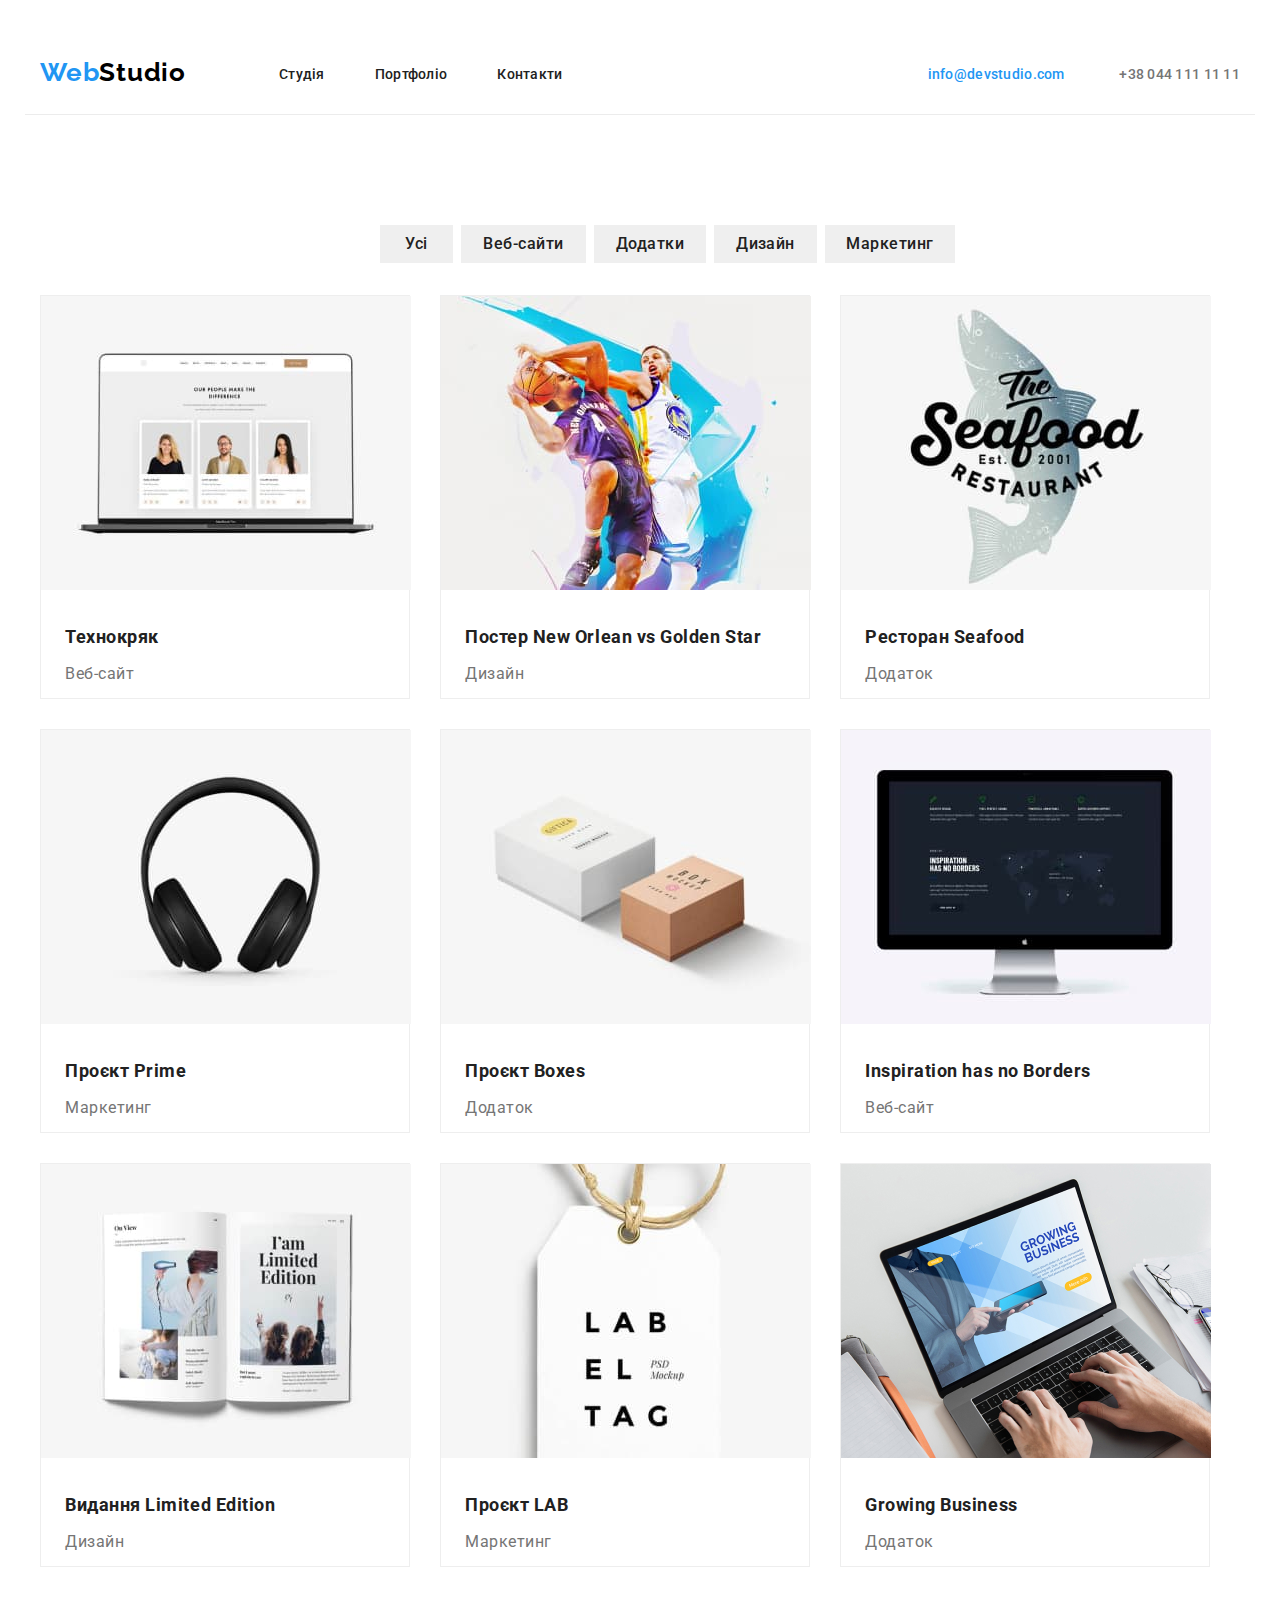
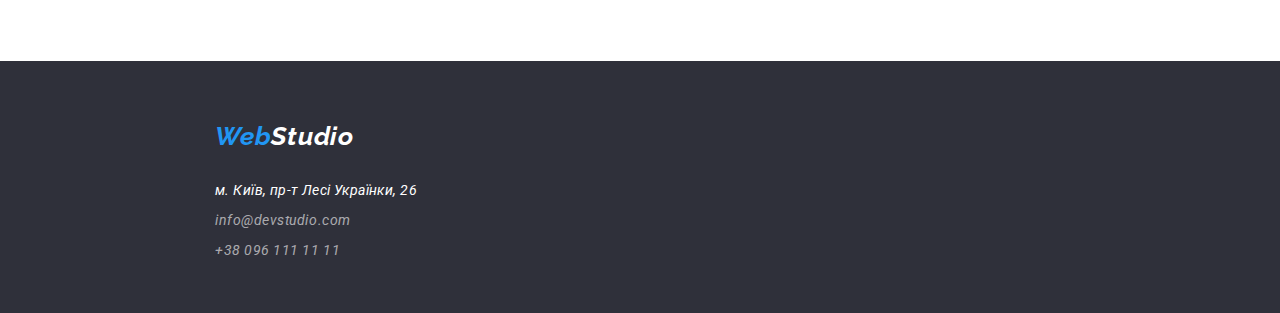
==== portfolio.html @ 6923bfd0 "home work3" ====
<!DOCTYPE html>

<html lang="uk">
  <head>
    <meta charset="UTF-8" />
    <meta http-equiv="X-UA-Compatible" content="IE=edge" />
    <meta name="viewport" content="width=device-width, initial-scale=1.0" />
    <link rel="preconnect" href="https://fonts.googleapis.com" />
    <link rel="preconnect" href="https://fonts.gstatic.com" crossorigin />
    <title>Портфоліо</title>
    <link
      href="https://fonts.googleapis.com/css2?family=Raleway:wght@700&family=Roboto:wght@400;500;700;900&display=swap"
      rel="stylesheet"
    />
    <link
      rel="stylesheet"
      href="https://cdnjs.cloudflare.com/ajax/libs/modern-normalize/1.1.0/modern-normalize.css"
    />
    <link rel="stylesheet" href="./css/styles.css" />
  </head>

  <body class="page-body">
    <!--HEDER-->
    <header class="page-header">
      <div class="container">
        <a href="/" class="logotip">
          <span class="logo-web">Web</span
          ><span class="logo-studio">Studio</span>
        </a>
        <nav>
          <ul class="header-list list">
            <li class="item">
              <a href="./index.html" class="header-link link">Студія</a>
            </li>

            <li class="item">
              <a href="./portfolio.html" class="header-link link">Портфоліо</a>
            </li>

            <li class="item">
              <a href="#" class="header-link link">Контакти</a>
            </li>
          </ul>
        </nav>
        <div class="header-contacts">
          <a href="mailto:info@devstudio.com" class="mail header-link link"
            >info@devstudio.com</a
          >
          <a href="tel:+380441111111" class="tel header-link link"
            >+38 044 111 11 11</a
          >
        </div>
      </div>
    </header>

    <!--вміст сторінки-->

    <main>
      <!--кнопки-->
      <section class="btn">
        <div class="container">
          <ul class="button-portfolio">
            <li><button class="button-oll" type="button">Усі</button></li>

            <li><button class="button-web" type="button">Веб-сайти</button></li>

            <li>
              <button class="button-addition" type="button">Додатки</button>
            </li>

            <li><button class="button-design" type="button">Дизайн</button></li>

            <li>
              <button class="button-marceting" type="button">Маркетинг</button>
            </li>
          </ul>

          <!--опис робіт портфоліо-->

          <section class="pro">
            <ul class="projekt-cards">
              <li class="projekt-page">
                <img
                  class="picture"
                  src="./images/project1.jpg"
                  alt="picture website"
                  width="370"
                />

                <h3 class="projekt">Технокряк</h3>

                <p class="project-description">Веб-сайт</p>
              </li>

              <li class="projekt-page">
                <img
                  class="picture"
                  src="./images/project2.jpg"
                  alt="picture design"
                  width="370"
                />

                <h3 class="projekt">Постер New Orlean vs Golden Star</h3>

                <p class="project-description">Дизайн</p>
              </li>

              <li class="projekt-page">
                <img
                  class="picture"
                  src="./images/project3.jpg"
                  alt="picture restorant Seafood"
                  width="370"
                />

                <h3 class="projekt">Ресторан Seafood</h3>

                <p class="project-description">Додаток</p>
              </li>

              <li class="projekt-page">
                <img
                  class="picture"
                  src="./images/project4.jpg"
                  alt="picture project Prime"
                  width="370"
                />

                <h3 class="projekt">Проєкт Prime</h3>

                <p class="project-description">Маркетинг</p>
              </li>

              <li class="projekt-page">
                <img
                  class="picture"
                  src="./images/project5.jpg"
                  alt="picture project Boxes"
                  width="370"
                />

                <h3 class="projekt">Проєкт Boxes</h3>

                <p class="project-description">Додаток</p>
              </li>

              <li class="projekt-page">
                <img
                  class="picture"
                  src="./images/project6.jpg"
                  alt="picture website"
                  width="370"
                />

                <h3 class="projekt">Inspiration has no Borders</h3>

                <p class="project-description">Веб-сайт</p>
              </li>

              <li class="projekt-page">
                <img
                  class="picture"
                  src="./images/project7.jpg"
                  alt="picture edition design"
                  width="370"
                />

                <h3 class="projekt">Видання Limited Edition</h3>

                <p class="project-description">Дизайн</p>
              </li>

              <li class="projekt-page">
                <img
                  class="picture"
                  src="./images/project8.jpg"
                  alt="picture project LAB"
                  width="370"
                />

                <h3 class="projekt">Проєкт LAB</h3>

                <p class="project-description">Маркетинг</p>
              </li>

              <li class="projekt-page">
                <img
                  class="picture"
                  src="./images/project9.jpg"
                  alt="picture Growing Business"
                  width="370"
                />

                <h3 class="projekt">Growing Business</h3>

                <p class="project-description">Додаток</p>
              </li>
            </ul>
          </section>
        </div>
      </section>
    </main>

    <!--Footer-->
    <footer>
      <div class="container footer">
        <address>
          <ul class="list">
            <li class="logotip-second">
              <span class="logo-web-second">Web</span
              ><span class="logo-studio-second">Studio</span>
            </li>

            <li>
              <a
                class="maps"
                href="https://goo.gl/maps/9NoriihRHonXsbu39"
                target="_blank"
                rel="noopener noreferrer nofolow"
                >м. Київ, пр-т Лесі Українки, 26</a
              >
            </li>

            <li>
              <a href="mailto:info@devstudio.com" class="contact-link"
                >info@devstudio.com</a
              >
            </li>

            <li>
              <a href="tel:+380961111111" class="contact-link"
                >+38 096 111 11 11</a
              >
            </li>
          </ul>
        </address>
      </div>
    </footer>
  </body>
</html>
---- css/styles.css ----
:root {
  --primary-text-color: rgba(0, 0, 0, 0.8); /* вторинний колір тексту;*/
  --title-text-color: #212121; /* колір основного тексту #212121 */
  --accent-color: #2196f3; /* акцент #18A0FB */
  --pimary-white-color: #ffffff;
}

body {
  background-color: var(--primary-white-color);
  color: var(--primary-text-color);
  font-family: Roboto, sans-serif;
  letter-spacing: 0.03em;
  font-size: 18px;
  line-height: 1.67;
}

h1,
h2,
p {
  margin: 0;
}

.container {
  width: 1230px;
  margin-left: auto;
  margin-right: auto;
  padding: 0 15px;
}

.header-list {
  display: flex; /***ставить елемент ul в один рядок***/
}

/* знімає крапки */
.list {
  list-style: none;
  padding-left: 0;
  margin: 0;
}
/* робить усім li в класі лівий відступ крім першого */
.header-list .item:not(:first-child) {
  margin-left: 50px;
}
/* розтягує текст рядком */
.page-header {
  padding: 32px 0 0;
  background: #ffffff;
}

.page-header .container {
  display: flex; /* розтягує ,блоковий елемент рядком */
  align-items: center; /*вирівнює по центру*/
  border-bottom: 1px solid #ececec;
}

/***задає стиль логотипу***/
.logo {
  position: absolute;
}
.logotip {
  margin-bottom: 24px;
  margin-top: 25px;
  margin-right: 93px;
  text-decoration: none;
}

.logotip:hover {
  text-decoration: underline #2196f3;
}
.logotip:focus {
  outline: 2px solid #2196f3;
}

.logo-web {
  font-family: "Raleway";
  font-weight: 700;
  font-size: 26px;
  line-height: 1.2;
  letter-spacing: 0.03em;
  color: #2196f3;
}

.logo-studio {
  font-family: "Raleway";
  font-weight: 700;
  font-size: 26px;
  line-height: 1.2;
  letter-spacing: 0.03em;
  color: #000000;
}

/***задає стилі студія,портфоліо,контакти***/
.header-link {
  font-weight: 500;
  font-size: 14px;
  line-height: 1.1;
  letter-spacing: 0.02em;
  color: #212121;
  margin-right: 50;
  margin-top: 32;
}

.header-link:hover,
.header-link:focus {
  color: var(--accent-color);
}

.link {
  text-decoration: none;
}

/***задає стилі номеру телефону***/
.header-contacts {
  margin-left: auto;
}

.tel {
  color: #757575;
  margin-left: 50px;
}

.mail {
  color: #2196f3;
}

/* задає фон під заголовок і кнопку */
.ordering {
  width: 1600px;
  height: 600px;
  left: 0px;
  top: 80px;
  background-color: #2f303a;
}

/* Ефективні рішення для вашого бізнесу */
.tittle {
  font-weight: 900;
  font-size: 44px;
  line-height: 1.4;
  letter-spacing: 0.06em;
  color: #ffffff;
  text-align: center;
  padding: 200px 452px 30px 452px;
}
/* Замовити послугу*****кнопка******* */
.buton {
  font-weight: 700;
  font-size: 16px;
  line-height: 1.9;
  letter-spacing: 0.06em;
  color: #ffffff;
  display: flex;
  cursor: pointer;
  padding: 10px 32px;
  background: #2196f3;
  box-shadow: 0px 4px 4px rgba(0, 0, 0, 0.15);
  border-radius: 4px;
  margin-left: 692px;
}

/*особливості команди*/

.description-list {
  display: flex; /***ставить елемент ul в один рядок***/
}

.description {
  font-weight: 700;
  font-size: 14px;
  line-height: 1.1;
  letter-spacing: 0.03em;
  text-transform: uppercase;
  color: #212121;
  margin: 0px 30px 10px 0px;
  padding-top: 94px;
}
.description-text {
  font-weight: 400;
  font-size: 14px;
  line-height: 1.7;
  color: #757575;
}

.description-list .item:not(:first-child) {
  margin-left: 30px;
}

/****************ABOUT**************/
.about {
  width: 1170px 0 px;
}

.work {
  font-weight: 700;
  font-size: 36px;
  line-height: 1.2;
  letter-spacing: 0.03em;
  color: #212121;
  text-align: center;
  margin: 0px;
  padding-top: 94px;
  padding-bottom: 50px;
}

.gallery-images {
  width: 1170px;
  display: flex;
  flex-basis: calc((100% - 370px) / 3);
  padding-bottom: 94px;
}

.work-img {
  width: 370px;
  height: 294px;
  left: 215px;
  top: 1058px;
  margin-right: 30px;
}

/******team********/

.team {
  background: #f5f4fa;
}

.our-team {
  font-weight: 700;
  font-size: 36px;
  line-height: 1.2;
  letter-spacing: 0.03em;
  text-align: center;
  color: #212121;
  margin-top: 0px;
  margin-bottom: 50px;
  padding-top: 94px;
}

.gallery-team {
  display: flex;
  padding-bottom: 94px;
}
.team-cards {
  flex-basis: calc((100% - 270px) / 4);
  margin-right: 30px;
}

.team-people {
  font-weight: 500;
  font-size: 16px;
  line-height: 1.2;
  text-align: center;
  letter-spacing: 0.03em;
  color: #212121;
  margin-top: 30px;
  margin-bottom: 10px;
}
.team-career {
  font-weight: 400;
  font-size: 16px;
  line-height: 1.2;
  text-align: center;
  letter-spacing: 0.03em;
  color: #757575;
}

.team-cards {
  width: 270px;
  height: 368px;
  left: 215px;
  top: 1632px;
  background: #ffffff;
  box-shadow: 0px 1px 3px rgba(0, 0, 0, 0.12), 0px 1px 1px rgba(0, 0, 0, 0.14),
    0px 2px 1px rgba(0, 0, 0, 0.2);
  border-radius: 0px 0px 4px 4px;
  padding-bottom: 94px;
}

/***********footer****************/
.footer {
  width: 1600px;
  height: 252px;
  left: 0px;
  top: 2094px;
  padding: 0;
  background: #2f303a;
}

.maps {
  font-weight: 400;
  font-size: 14px;
  line-height: 1.7;
  letter-spacing: 0.03em;
  color: #ffffff;
  margin: 111px 1154px 9px 215px;
  text-decoration: none;
}
.contact-link {
  font-weight: 400;
  font-size: 14px;
  line-height: 1.7;
  color: rgba(255, 255, 255, 0.6);
  margin: 141px 1154px 9px 215px;
  text-decoration: none;
}
.maps:hover {
  color: #2196f3;
  text-decoration: underline;
}
.contact-link:hover {
  color: #2196f3;
  text-decoration: underline;
}
.maps:focus {
  outline: 2px solid #2196f3;
}
.contact-link:focus {
  outline: 2px solid #2196f3;
}

.logotip-second {
  text-decoration: none;
  padding: 60px 1240px 20px 215px;
}
.logotip-second:hover {
  text-decoration: underline #2196f3;
}
.logotip-second:focus {
  outline: 2px solid #2196f3;
}
.logo-web-second {
  font-family: "Raleway";
  font-weight: 700;
  font-size: 26px;
  line-height: 1.2;
  letter-spacing: 0.03em;
  color: #2196f3;
}
.logo-studio-second {
  font-family: "Raleway";
  font-weight: 700;
  font-size: 26px;
  line-height: 1.2;
  letter-spacing: 0.03em;
  color: #ffffff;
}

/*******************************porfolio************************************/
.btn {
  padding-top: 94px;
  padding-bottom: 94px;
}

.button-portfolio {
  width: 575px;
  height: 54px;
  left: 512px;
  top: 174px;
  display: flex;

  font-weight: 500;
  list-style-type: none;
  font-size: 16px;
  line-height: 1.6;
  text-align: center;
  color: #212121;
}

.button-oll {
  width: 73px;
  height: 38px;
  left: 515px;
  top: 208px;
  outline: none;
  border: none;
  cursor: pointer;
  font-weight: 500;
  font-size: 16px;
  line-height: 1.6;
  text-align: center;
  letter-spacing: 0.03em;
  color: #212121;
  padding: 6px 25px;
  margin: 0px 8px 50px 300px;
}

.button-oll:hover {
  outline: none;
  border: none;
  background: #2196f3;
  text-align: center;
  letter-spacing: 0.03em;
  color: #ffffff;
}
.button-oll:focus {
  outline: none;
  border: none;
  filter: drop-shadow(0px 4px 4px rgba(0, 0, 0, 0.25));
}

.button-web {
  width: 125px;
  height: 38px;
  left: 596px;
  top: 208px;
  outline: none;
  border: none;
  cursor: pointer;
  font-weight: 500;
  font-size: 16px;
  line-height: 1.6;
  text-align: center;
  letter-spacing: 0.03em;
  color: #212121;
  margin: 0px 8px 50px 0px;
}
.button-web:hover {
  outline: none;
  border: none;
  background: #2196f3;
  text-align: center;
  letter-spacing: 0.03em;
  color: #ffffff;
}
.button-web:focus {
  outline: none;
  border: none;
  filter: drop-shadow(0px 4px 4px rgba(0, 0, 0, 0.25));
}

.button-addition {
  width: 112px;
  height: 38px;
  left: 729px;
  top: 208px;
  outline: none;
  border: none;
  cursor: pointer;
  font-weight: 500;
  font-size: 16px;
  line-height: 1.6;
  text-align: center;
  letter-spacing: 0.03em;
  color: #212121;
  margin: 0px 8px 50px 0px;
}
.button-addition:hover {
  outline: none;
  border: none;
  background: #2196f3;
  text-align: center;
  letter-spacing: 0.03em;
  color: #ffffff;
}
.button-addition:focus {
  outline: none;
  border: none;
  filter: drop-shadow(0px 4px 4px rgba(0, 0, 0, 0.25));
}

.button-design {
  width: 103px;
  height: 38px;
  left: 849px;
  top: 208px;
  outline: none;
  border: none;
  cursor: pointer;
  font-weight: 500;
  font-size: 16px;
  line-height: 1.6;
  text-align: center;
  letter-spacing: 0.03em;
  color: #212121;
  margin: 0px 8px 50px 0px;
}
.button-design:hover {
  outline: none;
  border: none;
  background: #2196f3;
  text-align: center;
  letter-spacing: 0.03em;
  color: #ffffff;
}
.button-design:focus {
  outline: none;
  border: none;
  filter: drop-shadow(0px 4px 4px rgba(0, 0, 0, 0.25));
}

.button-marceting {
  width: 130px;
  height: 38px;
  left: 960px;
  top: 208px;
  outline: none;
  border: none;
  cursor: pointer;
  font-weight: 500;
  font-size: 16px;
  line-height: 1.6;
  text-align: center;
  letter-spacing: 0.03em;
  color: #212121;
  margin: 0px 8px 50px 0px;
}

.button-marceting:hover {
  outline: none;
  border: none;
  background: #2196f3;
  text-align: center;
  letter-spacing: 0.03em;
  color: #ffffff;
}
.button-marceting:focus {
  outline: none;
  border: none;
  filter: drop-shadow(0px 4px 4px rgba(0, 0, 0, 0.25));
}

/***************cards***************/
.pro {
  display: flex;
}

.projekt-cards {
  list-style: none; /* знімає крапки */
  display: flex; /***ставить елемент ul в один рядок***/
  flex-wrap: wrap;
  justify-content: space-between;
  padding-left: 0;
  margin: 0;
}

.projekt-page {
  width: 370px;
  height: 404px;
  background: #ffffff;
  border: 1px solid #eeeeee;
  margin-right: 30px;
  margin-bottom: 30px;
}
.projekt-page:nth-child(3n) {
  margin-bottom: 0px;
}

.projekt-page:nth-last-child(-n + 3) {
  margin-bottom: 0px;
}

.projekt {
  font-weight: 700;
  font-size: 18px;
  line-height: 2;
  color: #212121;
  margin: 20px 24px 4px 24px;
}

.project-description {
  font-weight: 400;
  font-size: 16px;
  line-height: 1.9;
  color: #757575;
  margin-left: 24px;
  margin-right: 24px;
}
.picture {
  width: 370px;
  height: 294px;
  left: 1015px;
  top: 1130px;
}
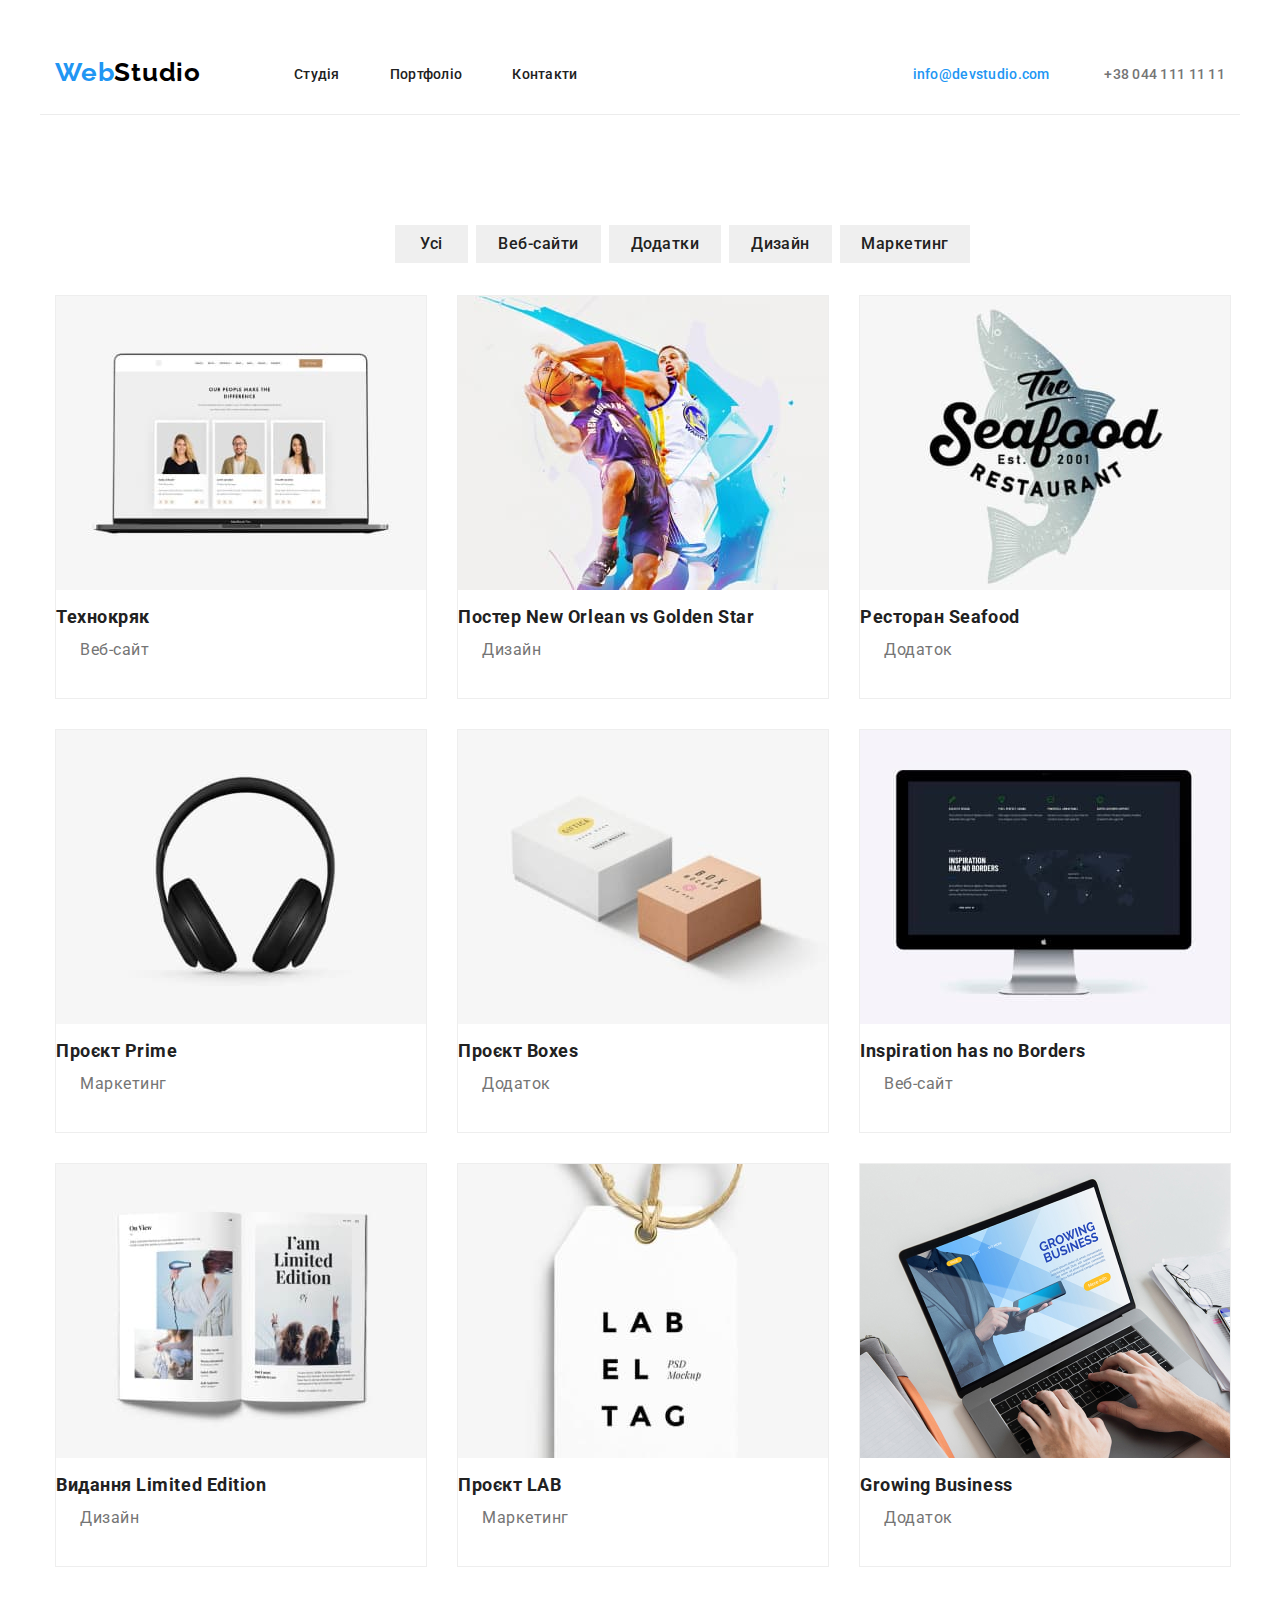
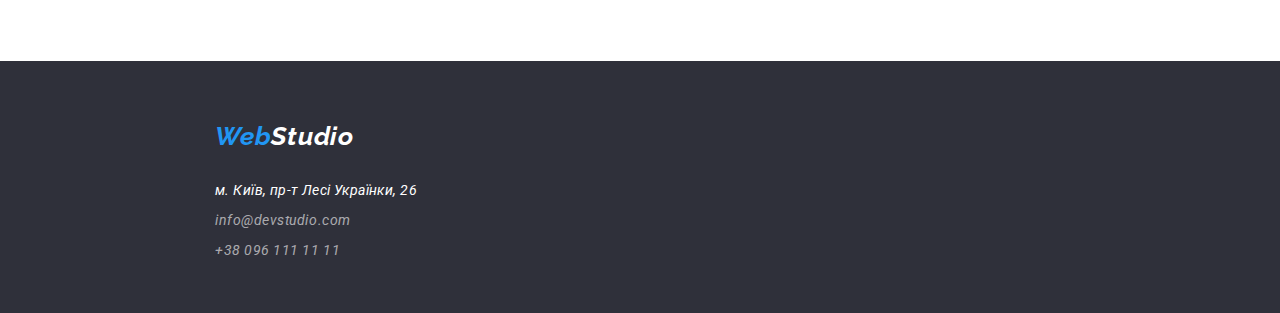
==== commit 412957e5: "corrected the work" ====
--- a/portfolio.html
+++ b/portfolio.html
@@ -201,7 +201,7 @@
       </section>
     </main>
 
-    <!--Footer-->
+    <!--Footer----->
     <footer>
       <div class="container footer">
         <address>
--- a/css/styles.css
+++ b/css/styles.css
@@ -16,12 +16,13 @@
 
 h1,
 h2,
+h3,
 p {
   margin: 0;
 }
 
 .container {
-  width: 1230px;
+  width: 1200px;
   margin-left: auto;
   margin-right: auto;
   padding: 0 15px;
@@ -62,6 +63,7 @@
   margin-top: 25px;
   margin-right: 93px;
   text-decoration: none;
+  cursor: pointer;
 }
 
 .logotip:hover {
@@ -123,25 +125,33 @@
   color: #2196f3;
 }
 
-/* задає фон під заголовок і кнопку */
-.ordering {
+/********************** задає фон під заголовок і кнопку *************************/
+.order {
   width: 1600px;
   height: 600px;
-  left: 0px;
-  top: 80px;
   background-color: #2f303a;
+  padding-top: 200px;
+  padding-bottom: 200px;
+  margin-left: auto;
+  margin-right: auto;
 }
 
 /* Ефективні рішення для вашого бізнесу */
 .tittle {
+  width: 696px;
+  height: 120px;
+  margin: 0 auto;
+  justify-content: center;
+  align-items: center;
+  text-align: center;
   font-weight: 900;
   font-size: 44px;
   line-height: 1.4;
   letter-spacing: 0.06em;
   color: #ffffff;
-  text-align: center;
-  padding: 200px 452px 30px 452px;
-}
+  margin-bottom: 30px;
+}
+
 /* Замовити послугу*****кнопка******* */
 .buton {
   font-weight: 700;
@@ -155,7 +165,8 @@
   background: #2196f3;
   box-shadow: 0px 4px 4px rgba(0, 0, 0, 0.15);
   border-radius: 4px;
-  margin-left: 692px;
+  margin: 0 auto;
+  display: block;
 }
 
 /*особливості команди*/
@@ -319,6 +330,7 @@
 
 .logotip-second {
   text-decoration: none;
+  cursor: pointer;
   padding: 60px 1240px 20px 215px;
 }
 .logotip-second:hover {
@@ -518,34 +530,35 @@
   filter: drop-shadow(0px 4px 4px rgba(0, 0, 0, 0.25));
 }
 
-/***************cards***************/
+/***************************cards********************************/
 .pro {
+  width: 1170px;
   display: flex;
+  padding: 0px;
 }
 
 .projekt-cards {
   list-style: none; /* знімає крапки */
   display: flex; /***ставить елемент ul в один рядок***/
-  flex-wrap: wrap;
-  justify-content: space-between;
-  padding-left: 0;
-  margin: 0;
+  flex-wrap: wrap; /*розбиває елементи по рядках*/
+  margin: 0px;
+  padding: 0px;
 }
 
 .projekt-page {
-  width: 370px;
   height: 404px;
   background: #ffffff;
   border: 1px solid #eeeeee;
   margin-right: 30px;
   margin-bottom: 30px;
 }
-.projekt-page:nth-child(3n) {
-  margin-bottom: 0px;
-}
-
-.projekt-page:nth-last-child(-n + 3) {
-  margin-bottom: 0px;
+
+.projekt-page:nth-child(3n + 3) {
+  margin-right: -15px; /*кожному третьому елементу -15рх зправа* */
+}
+
+.projekt-page:nth-child(n + 7) {
+  margin-bottom: 0px; /*кожному елементу починаючи з сьомого -30рх знизу */
 }
 
 .projekt {
@@ -553,7 +566,6 @@
   font-size: 18px;
   line-height: 2;
   color: #212121;
-  margin: 20px 24px 4px 24px;
 }
 
 .project-description {
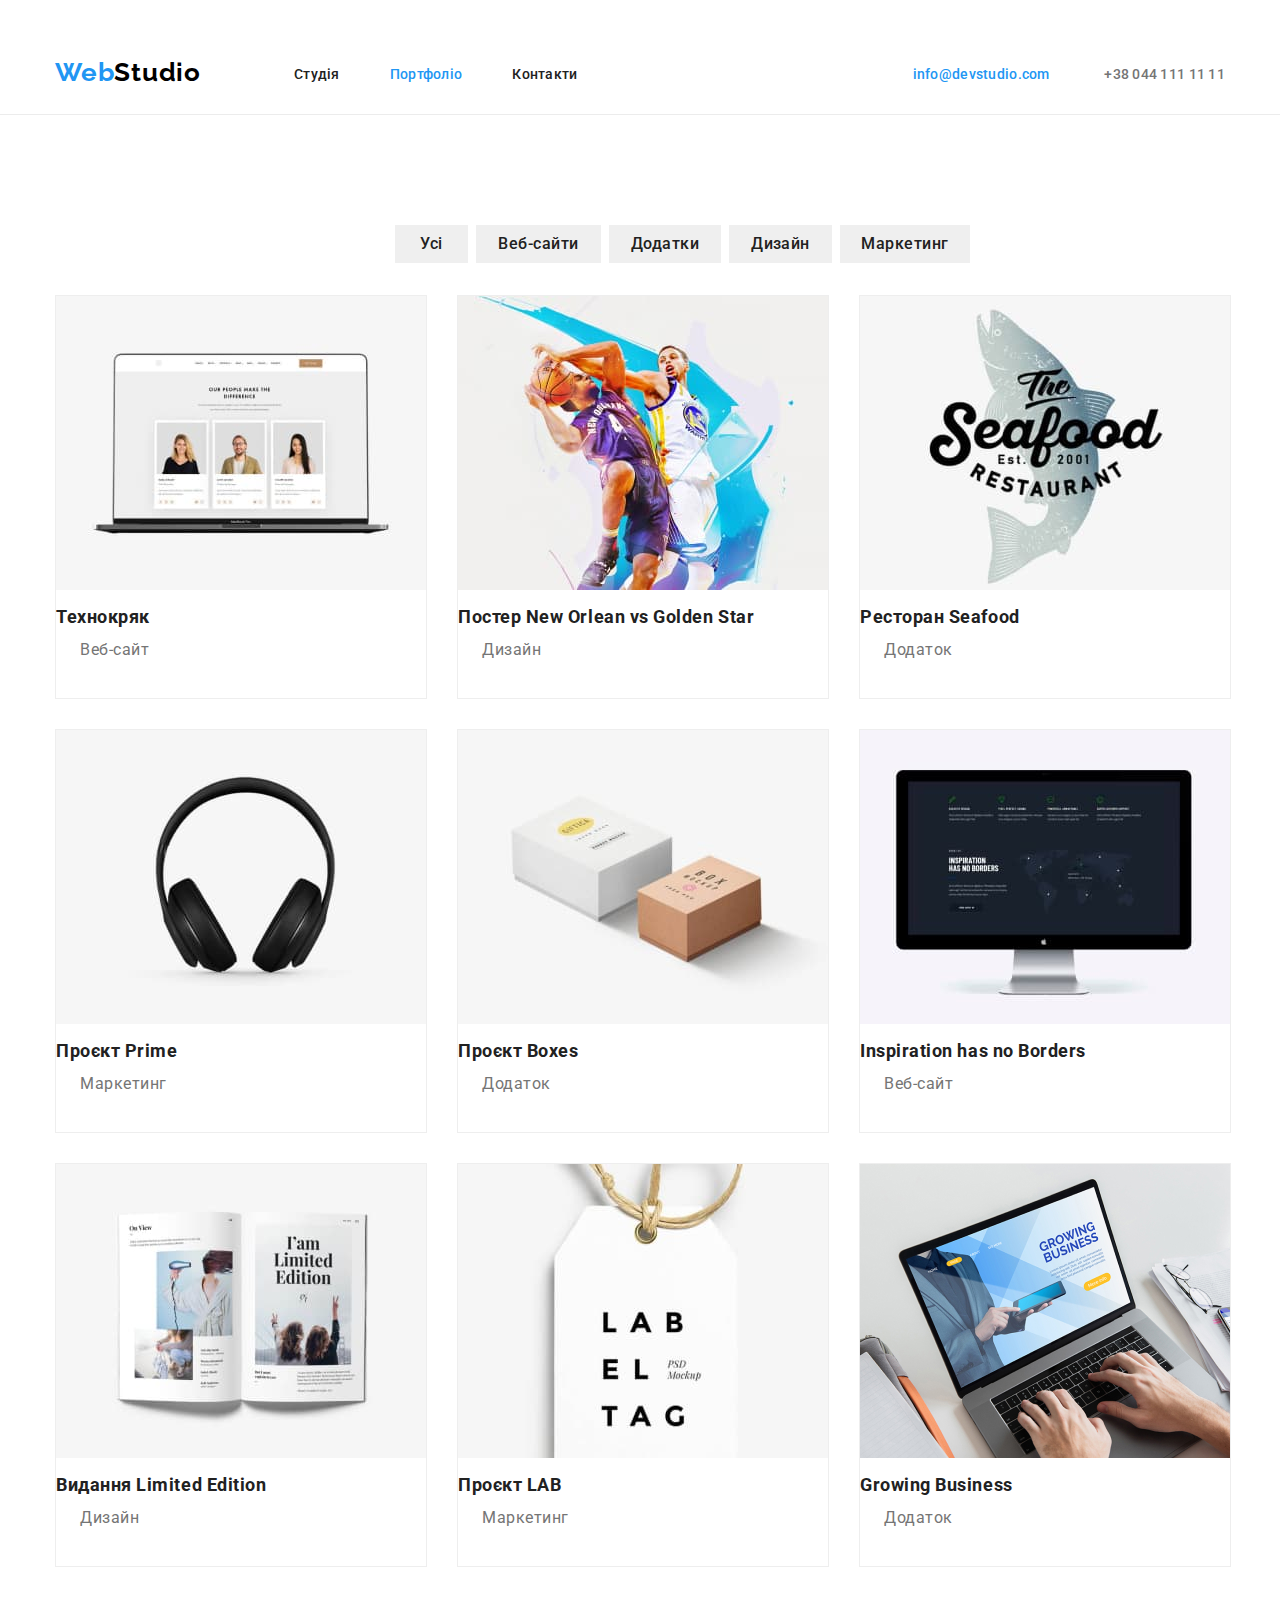
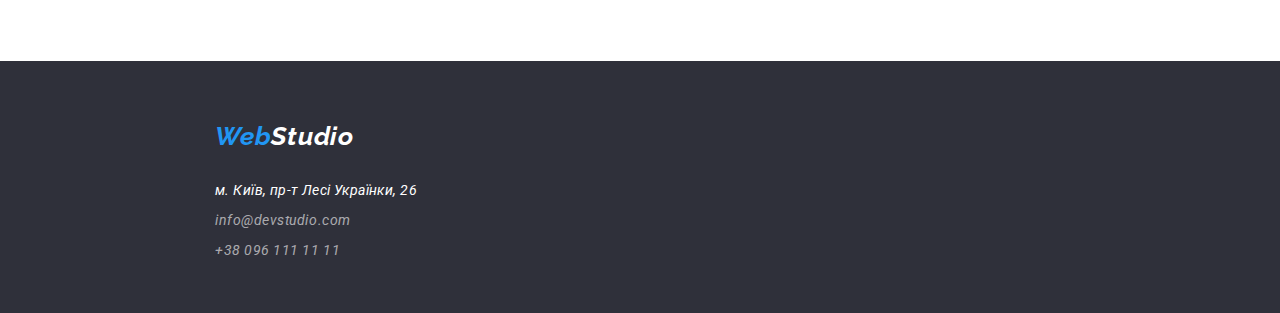
==== commit 31e67e19: "adjustment" ====
--- a/portfolio.html
+++ b/portfolio.html
@@ -34,7 +34,9 @@
             </li>
 
             <li class="item">
-              <a href="./portfolio.html" class="header-link link">Портфоліо</a>
+              <a href="./portfolio.html" class="header-link link mail"
+                >Портфоліо</a
+              >
             </li>
 
             <li class="item">
--- a/css/styles.css
+++ b/css/styles.css
@@ -46,12 +46,12 @@
 .page-header {
   padding: 32px 0 0;
   background: #ffffff;
+  border-bottom: 1px solid #ececec;
 }
 
 .page-header .container {
   display: flex; /* розтягує ,блоковий елемент рядком */
   align-items: center; /*вирівнює по центру*/
-  border-bottom: 1px solid #ececec;
 }
 
 /***задає стиль логотипу***/
@@ -167,6 +167,7 @@
   border-radius: 4px;
   margin: 0 auto;
   display: block;
+  border-radius: 4 рх;
 }
 
 /*особливості команди*/
@@ -393,6 +394,7 @@
   color: #212121;
   padding: 6px 25px;
   margin: 0px 8px 50px 300px;
+  border-radius: 4 рх;
 }
 
 .button-oll:hover {
@@ -424,6 +426,7 @@
   letter-spacing: 0.03em;
   color: #212121;
   margin: 0px 8px 50px 0px;
+  border-radius: 4 рх;
 }
 .button-web:hover {
   outline: none;
@@ -454,6 +457,7 @@
   letter-spacing: 0.03em;
   color: #212121;
   margin: 0px 8px 50px 0px;
+  border-radius: 4 рх;
 }
 .button-addition:hover {
   outline: none;
@@ -484,6 +488,7 @@
   letter-spacing: 0.03em;
   color: #212121;
   margin: 0px 8px 50px 0px;
+  border-radius: 4 рх;
 }
 .button-design:hover {
   outline: none;
@@ -514,6 +519,7 @@
   letter-spacing: 0.03em;
   color: #212121;
   margin: 0px 8px 50px 0px;
+  border-radius: 4 рх;
 }
 
 .button-marceting:hover {
